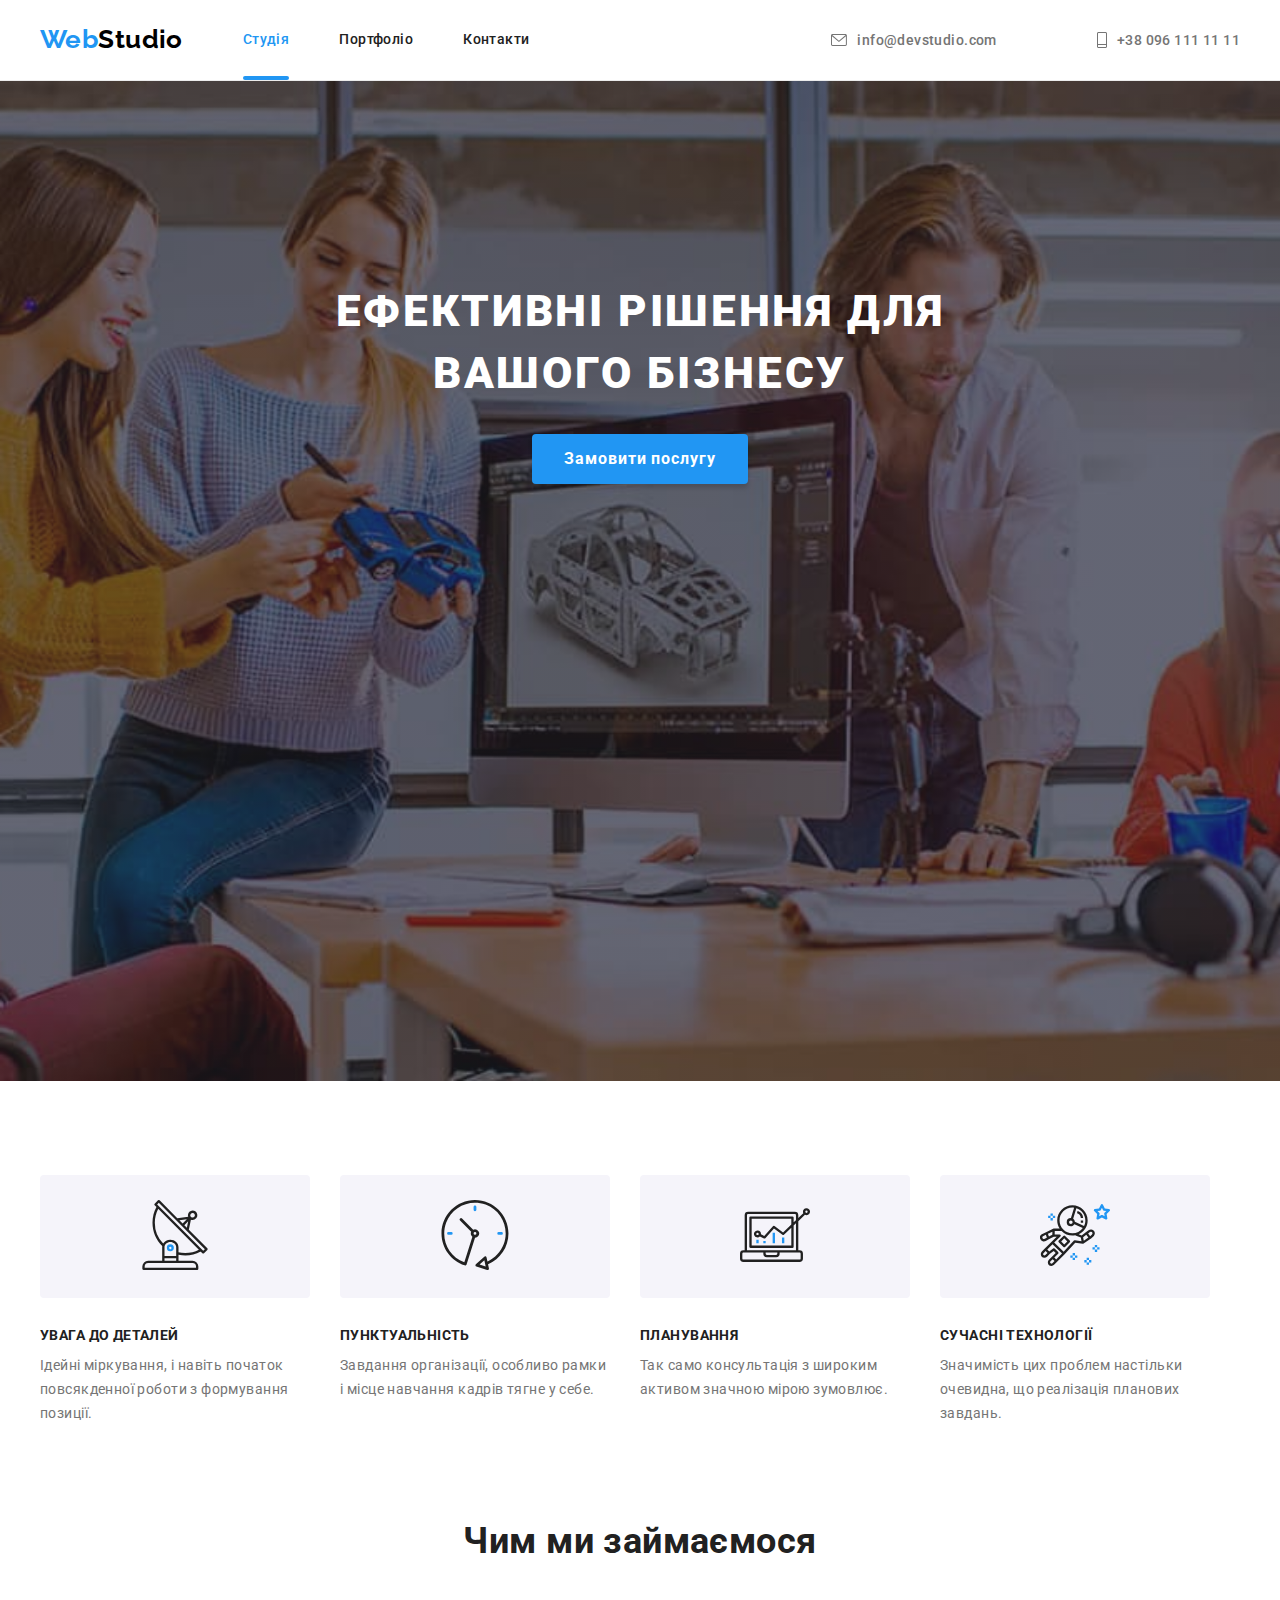
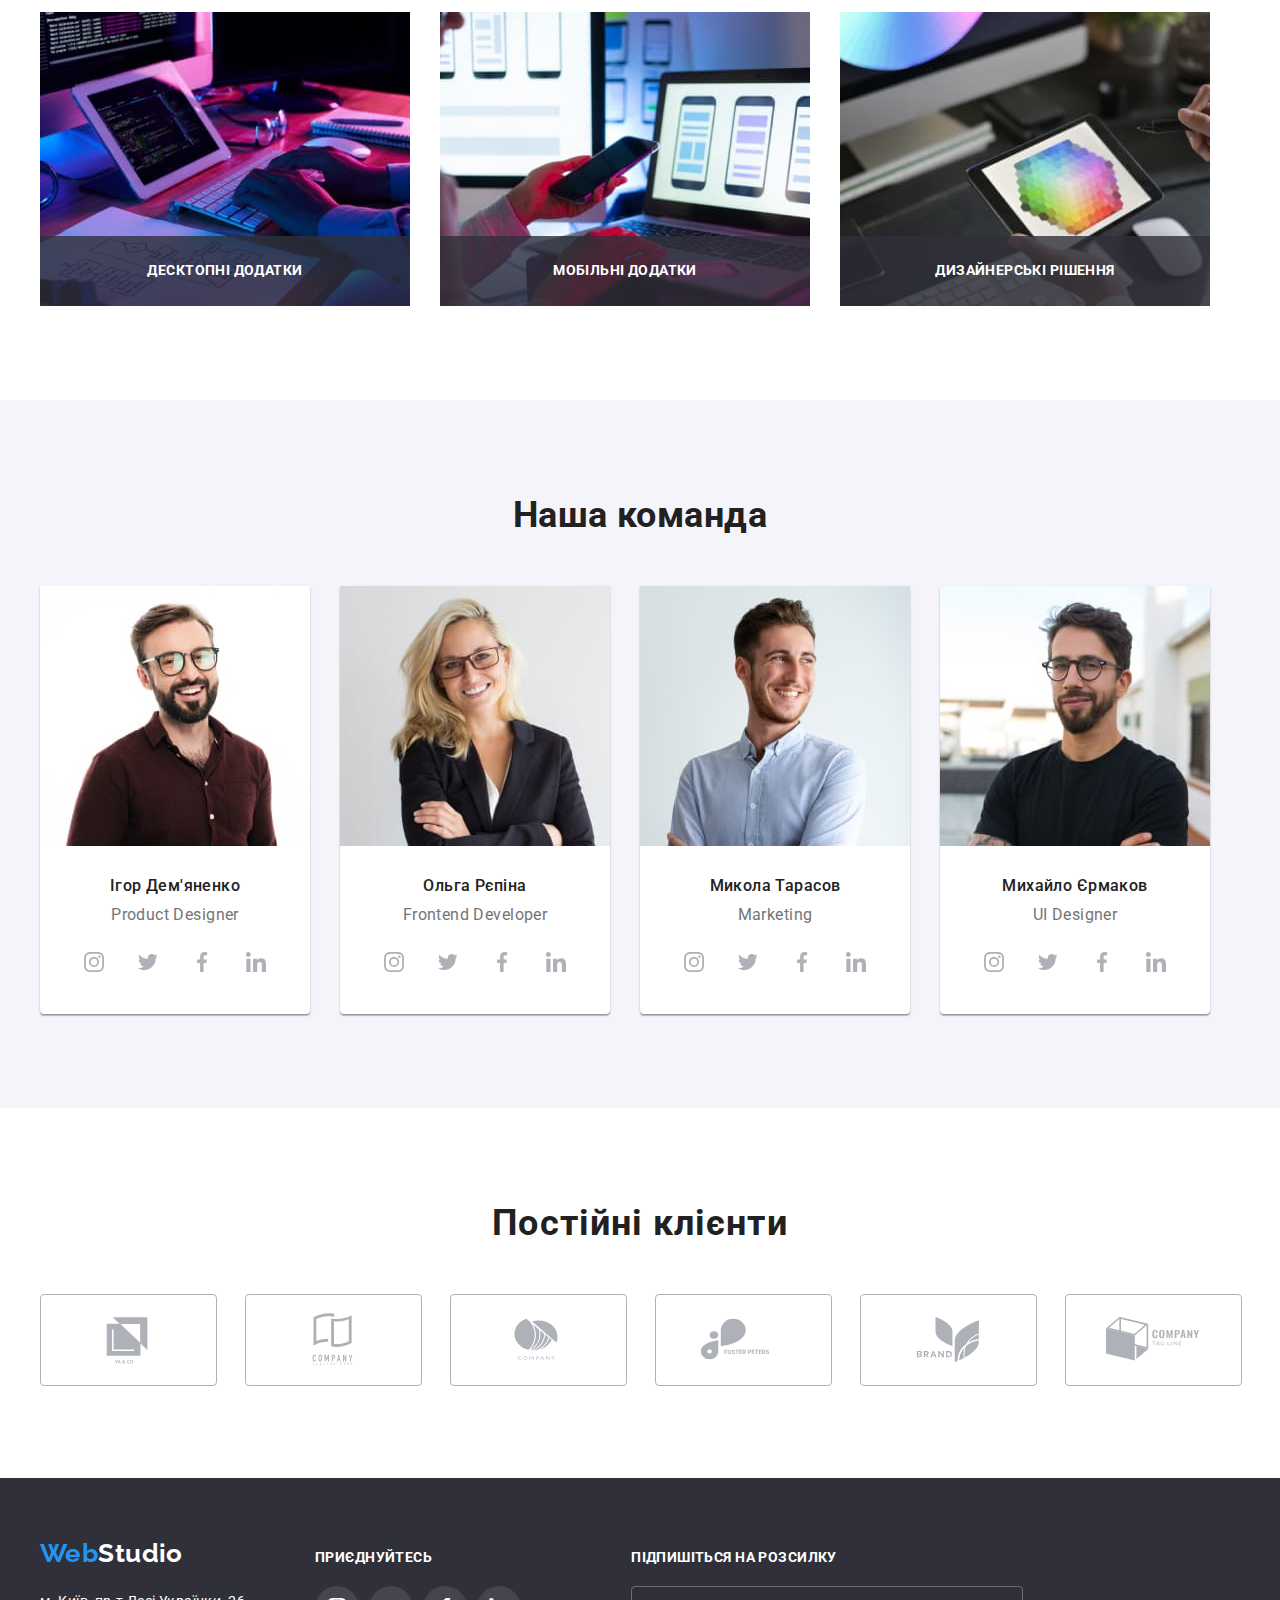
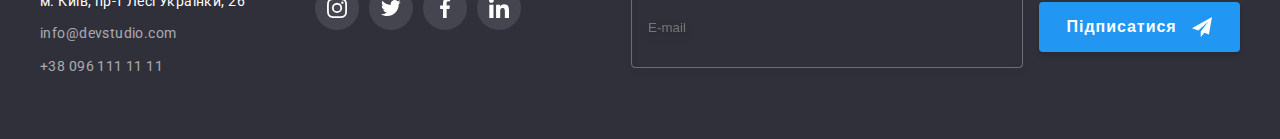
==== index.html @ 8404b249 "copy file from  goit-markup-hw-06" ====
<!DOCTYPE html>
<html lang="uk">
  <head>
    <meta charset="UTF-8" />
    <meta http-equiv="X-UA-Compatible" content="IE=edge" />
    <meta name="viewport" content="width=device-width, initial-scale=1.0" />
    <title>WebStudio</title>
    <link rel="preconnect" href="https://fonts.googleapis.com" />
    <link rel="preconnect" href="https://fonts.gstatic.com" crossorigin />
    <link
      href="https://fonts.googleapis.com/css2?family=Raleway:wght@700&family=Roboto:wght@400;500;700;900&display=swap"
      rel="stylesheet"
    />
    <link
      rel="stylesheet"
      href="https://cdnjs.cloudflare.com/ajax/libs/modern-normalize/1.1.0/modern-normalize.min.css"
      integrity="sha512-wpPYUAdjBVSE4KJnH1VR1HeZfpl1ub8YT/NKx4PuQ5NmX2tKuGu6U/JRp5y+Y8XG2tV+wKQpNHVUX03MfMFn9Q=="
      crossorigin="anonymous"
      referrerpolicy="no-referrer"
    />
    <link rel="stylesheet" href="./css/styles.css" />
  </head>

  <body>
    <header class="header">
      <div class="container main-nav">
        <nav class="nav">
          <a class="logo" lang="en" href="./index.html"><span class="accent">Web</span>Studio</a>
          <ul class="nav-list list">
            <li class="item"><a class="link current" href="./index.html">Студія</a></li>
            <li class="item"><a class="link" href="./portfolio.html">Портфоліо</a></li>
            <li class="item"><a class="link" href="#">Контакти</a></li>
          </ul>
        </nav>
        <ul class="contact list">
          <li class="item">
            <a class="mail link" href="mailto:info@devstudio.com">
              <svg class="icon" width="16" height="12">
                <use href="./images/icons.svg#icon-mail"></use>
              </svg>
              info@devstudio.com</a
            >
          </li>
          <li class="item">
            <a class="phone link" href="tel:+380961111111">
              <svg class="icon" width="10" height="16">
                <use href="./images/icons.svg#icon-phone"></use>
              </svg>
              +38 096 111 11 11</a
            >
          </li>
        </ul>
      </div>
    </header>

    <main>
      <section class="hero">
        <div class="background">
          <h1 class="hero-title">Ефективні рішення для вашого бізнесу</h1>
          <button class="button" type="button" data-modal-open>Замовити послугу</button>
        </div>
      </section>

      <section class="section features">
        <div class="container">
          <h2 class="visually-hidden">Особливості</h2>
          <ul class="list">
            <li class="item">
              <div class="icon-bg">
                <svg class="icon" width="70" height="70">
                  <use href="./images/icons.svg#icon-antenna"></use>
                </svg>
              </div>
              <h3 class="subtitle">Увага до деталей</h3>
              <p class="text">
                Ідейні міркування, і навіть початок повсякденної роботи з формування позиції.
              </p>
            </li>
            <li class="item">
              <div class="icon-bg">
                <svg class="icon" width="70" height="70">
                  <use href="./images/icons.svg#icon-clock"></use>
                </svg>
              </div>
              <h3 class="subtitle">Пунктуальність</h3>
              <p class="text">
                Завдання організації, особливо рамки і місце навчання кадрів тягне у себе.
              </p>
            </li>
            <li class="item">
              <div class="icon-bg">
                <svg class="icon" width="70" height="70">
                  <use href="./images/icons.svg#icon-diagram"></use>
                </svg>
              </div>
              <h3 class="subtitle">Планування</h3>
              <p class="text">Так само консультація з широким активом значною мірою зумовлює.</p>
            </li>
            <li class="item">
              <div class="icon-bg">
                <svg class="icon" width="70" height="70">
                  <use href="./images/icons.svg#icon-astronaut"></use>
                </svg>
              </div>
              <h3 class="subtitle">Сучасні технології</h3>
              <p class="text">
                Значимість цих проблем настільки очевидна, що реалізація планових завдань.
              </p>
            </li>
          </ul>
        </div>
      </section>

      <section class="section occupation">
        <div class="container">
          <h2 class="title">Чим ми займаємося</h2>
          <ul class="list">
            <li class="item">
              <div class="occupation-thumb">
                <img
                  class="image"
                  src="./images/what-are-we-doing1.jpg"
                  alt="Пишемо код"
                  width="370"
                />

                <p class="occupation-label">Десктопні додатки</p>
              </div>
            </li>
            <li class="item">
              <div class="occupation-thumb">
                <img
                  class="image"
                  src="./images/what-are-we-doing2.jpg"
                  alt="Розробляємо дизайн"
                  width="370"
                />

                <p class="occupation-label">Мобільні додатки</p>
              </div>
            </li>
            <li class="item">
              <div class="occupation-thumb">
                <img
                  class="image"
                  src="./images/what-are-we-doing3.jpg"
                  alt="Вибираємо кольорову гамму"
                  width="370"
                />

                <p class="occupation-label">Дизайнерські рішення</p>
              </div>
            </li>
          </ul>
        </div>
      </section>

      <section class="section team">
        <div class="container">
          <h2 class="title">Наша команда</h2>
          <ul class="list">
            <li class="item">
              <img class="image" src="./images/team-card1.jpg" alt="Член команди" width="270" />
              <h3 class="subtitle">Ігор Дем'яненко</h3>
              <p class="text" lang="en">Product Designer</p>
              <ul class="socials list">
                <li class="socials-item">
                  <a class="socials-link" href="#">
                    <svg class="icon" width="20" height="20">
                      <use href="./images/icons.svg#icon-instagram"></use>
                    </svg>
                  </a>
                </li>
                <li class="socials-item">
                  <a class="socials-link" href="#">
                    <svg class="icon" width="20" height="20">
                      <use href="./images/icons.svg#icon-twiter"></use>
                    </svg>
                  </a>
                </li>
                <li class="socials-item">
                  <a class="socials-link" href="#">
                    <svg class="icon" width="20" height="20">
                      <use href="./images/icons.svg#icon-facebook"></use>
                    </svg>
                  </a>
                </li>
                <li class="socials-item">
                  <a class="socials-link" href="#">
                    <svg class="icon" width="20" height="20">
                      <use href="./images/icons.svg#icon-linkedin"></use>
                    </svg>
                  </a>
                </li>
              </ul>
            </li>
            <li class="item">
              <img class="image" src="./images/team-card2.jpg" alt="Член команди" width="270" />
              <h3 class="subtitle">Ольга Рєпіна</h3>
              <p class="text" lang="en">Frontend Developer</p>
              <ul class="socials list">
                <li class="socials-item">
                  <a class="socials-link" href="#">
                    <svg class="icon" width="20" height="20">
                      <use href="./images/icons.svg#icon-instagram"></use>
                    </svg>
                  </a>
                </li>
                <li class="socials-item">
                  <a class="socials-link" href="#">
                    <svg class="icon" width="20" height="20">
                      <use href="./images/icons.svg#icon-twiter"></use>
                    </svg>
                  </a>
                </li>
                <li class="socials-item">
                  <a class="socials-link" href="#">
                    <svg class="icon" width="20" height="20">
                      <use href="./images/icons.svg#icon-facebook"></use>
                    </svg>
                  </a>
                </li>
                <li class="socials-item">
                  <a class="socials-link" href="#">
                    <svg class="icon" width="20" height="20">
                      <use href="./images/icons.svg#icon-linkedin"></use>
                    </svg>
                  </a>
                </li>
              </ul>
            </li>
            <li class="item">
              <img class="image" src="./images/team-card3.jpg" alt="Член команди" width="270" />
              <h3 class="subtitle">Микола Тарасов</h3>
              <p class="text" lang="en">Marketing</p>
              <ul class="socials list">
                <li class="socials-item">
                  <a class="socials-link" href="#">
                    <svg class="icon" width="20" height="20">
                      <use href="./images/icons.svg#icon-instagram"></use>
                    </svg>
                  </a>
                </li>
                <li class="socials-item">
                  <a class="socials-link" href="#">
                    <svg class="icon" width="20" height="20">
                      <use href="./images/icons.svg#icon-twiter"></use>
                    </svg>
                  </a>
                </li>
                <li class="socials-item">
                  <a class="socials-link" href="#">
                    <svg class="icon" width="20" height="20">
                      <use href="./images/icons.svg#icon-facebook"></use>
                    </svg>
                  </a>
                </li>
                <li class="socials-item">
                  <a class="socials-link" href="#">
                    <svg class="icon" width="20" height="20">
                      <use href="./images/icons.svg#icon-linkedin"></use>
                    </svg>
                  </a>
                </li>
              </ul>
            </li>
            <li class="item">
              <img class="image" src="./images/team-card4.jpg" alt="Член команди" width="270" />
              <h3 class="subtitle">Михайло Єрмаков</h3>
              <p class="text" lang="en">UI Designer</p>
              <ul class="socials list">
                <li class="socials-item">
                  <a class="socials-link" href="#">
                    <svg class="icon" width="20" height="20">
                      <use href="./images/icons.svg#icon-instagram"></use>
                    </svg>
                  </a>
                </li>
                <li class="socials-item">
                  <a class="socials-link" href="#">
                    <svg class="icon" width="20" height="20">
                      <use href="./images/icons.svg#icon-twiter"></use>
                    </svg>
                  </a>
                </li>
                <li class="socials-item">
                  <a class="socials-link" href="#">
                    <svg class="icon" width="20" height="20">
                      <use href="./images/icons.svg#icon-facebook"></use>
                    </svg>
                  </a>
                </li>
                <li class="socials-item">
                  <a class="socials-link" href="#">
                    <svg class="icon" width="20" height="20">
                      <use href="./images/icons.svg#icon-linkedin"></use>
                    </svg>
                  </a>
                </li>
              </ul>
            </li>
          </ul>
        </div>
      </section>

      <section class="section client">
        <div class="container">
          <h2 class="client-title">Постійні клієнти</h2>
          <ul class="client-list list">
            <li class="item">
              <a class="link" href="#">
                <svg class="icon" width="106" height="60">
                  <use href="./images/icons.svg#icon-ya-and-co"></use>
                </svg>
              </a>
            </li>
            <li class="item">
              <a class="link" href="#">
                <svg class="icon" width="106" height="60">
                  <use href="./images/icons.svg#icon-company-1"></use>
                </svg>
              </a>
            </li>
            <li class="item">
              <a class="link" href="#">
                <svg class="icon" width="106" height="60">
                  <use href="./images/icons.svg#icon-company-2"></use>
                </svg>
              </a>
            </li>
            <li class="item">
              <a class="link" href="#">
                <svg class="icon" width="106" height="60">
                  <use href="./images/icons.svg#icon-foster-peters"></use>
                </svg>
              </a>
            </li>
            <li class="item">
              <a class="link" href="#">
                <svg class="icon" width="106" height="60">
                  <use href="./images/icons.svg#icon-brand"></use>
                </svg>
              </a>
            </li>
            <li class="item">
              <a class="link" href="#">
                <svg class="icon" width="106" height="60">
                  <use href="./images/icons.svg#icon-company-3"></use>
                </svg>
              </a>
            </li>
          </ul>
        </div>
      </section>
    </main>

    <footer class="footer">
      <div class="container footer-inner">
        <div class="footer-left">
          <a class="logo" lang="en" href="./index.html"><span class="accent">Web</span>Studio</a>
          <address>
            <ul class="list">
              <li class="item">
                <a
                  class="location link"
                  href="https://goo.gl/maps/CPtrU1FHBa2aNyZL9"
                  target="_blank"
                  rel="noopener noreferrer nofollow"
                  >м. Київ, пр-т Лесі Українки, 26</a
                >
              </li>
              <li class="item">
                <a class="communication link" href="mailto:info@devstudio.com"
                  >info@devstudio.com</a
                >
              </li>
              <li class="item">
                <a class="communication link" href="tel:+380961111111">+38 096 111 11 11</a>
              </li>
            </ul>
          </address>
        </div>
        <div class="footer-middle">
          <b class="appeal">Приєднуйтесь</b>
          <ul class="footer-socials list">
            <li class="socials-item">
              <a class="socials-link" href="#">
                <svg class="icon" width="20" height="20">
                  <use href="./images/icons.svg#icon-instagram"></use>
                </svg>
              </a>
            </li>
            <li class="socials-item">
              <a class="socials-link" href="#">
                <svg class="icon" width="20" height="20">
                  <use href="./images/icons.svg#icon-twiter"></use>
                </svg>
              </a>
            </li>
            <li class="socials-item">
              <a class="socials-link" href="#">
                <svg class="icon" width="20" height="20">
                  <use href="./images/icons.svg#icon-facebook"></use>
                </svg>
              </a>
            </li>
            <li class="socials-item">
              <a class="socials-link" href="#">
                <svg class="icon" width="20" height="20">
                  <use href="./images/icons.svg#icon-linkedin"></use>
                </svg>
              </a>
            </li>
          </ul>
        </div>
        <div class="footer-right">
          <b class="appeal">Підпишіться на розсилку</b>

          <form name="signup_form" autocomplete="on">
            <label for="user_email">
              <input class="input" type="email" name="email" placeholder="E-mail" />
            </label>
            <button class="button" type="submit">
              Підписатися
              <svg class="icon" width="20" height="20">
                <use href="./images/icons.svg#icon-telegram"></use>
              </svg>
            </button>
          </form>
        </div>
      </div>
    </footer>

    <div class="backdrop is-hidden" data-modal>
      <div class="modal">
        <button class="close" type="button" data-modal-close>
          <svg class="icon" width="11" height="11">
            <use href="./images/icons.svg#icon-close"></use>
          </svg>
        </button>

        <form class="form" autocomplete="on">
          <div class="form-group">
            <p class="form-title">Залиште свої дані, ми вам передзвонимо</p>
            <label class="form-field"
              >Ім'я
              <input class="input" type="text" name="name" />
              <svg class="icon" width="18" height="18">
                <use href="./images/icons.svg#icon-person"></use>
              </svg>
            </label>

            <label class="form-field"
              >Телефон
              <input class="input" type="tel" name="phone" />
              <svg class="icon" width="18" height="18">
                <use href="./images/icons.svg#icon-phone-black"></use>
              </svg>
            </label>

            <label class="form-field"
              >Пошта
              <input class="input" type="email" name="email" />
              <svg class="icon" width="18" height="18">
                <use href="./images/icons.svg#icon-email-black"></use>
              </svg>
            </label>

            <label class="form-field"
              >Коментар
              <textarea
                class="modal-textaria input"
                name="comment"
                placeholder="Введіть текст"
              ></textarea>
            </label>

            <label class="form-field-policy">
              <input
                class="check"
                type="checkbox"
                name="Terms of the contract"
                value="Terms of the contract"
              />
              <svg class="icon" width="15" height="15">
                <use href="./images/icons.svg#icon-check"></use>
              </svg>
              Погоджуюся з розсилкою та приймаю<a class="link-policy" href="#">Умови договору </a>
            </label>
          </div>
          <button class="modal-btn" type="submit">Відправити</button>
        </form>
      </div>
    </div>
    <script src="./js/modal.js"></script>
  </body>
</html>
---- css/styles.css ----
:root {
    --primary-text-color: #757575;
    --title-text-color: #212121;
    --accent-color: #2196f3;
    --hero-btn-active: #188CE8;
    --secondary-bg-color: #2f303a;
    --primary-color: #ffffff;
    --logo-header-color: #000000;
    --portfolio-bg-btn-color: #F5F4FA;
    --examples-border: #eeeeee;
    --header-border-color: #ececec;
    --socials-bg: #AFB1B8;
    --footer-communication-color: rgba(255, 255, 255, .6);
    --timing-function: 250ms cubic-bezier(0.4, 0, 0.2, 1);
}

body {
    margin: 0;

    font-family: 'Roboto', sans-serif;
    font-size: 14px;
    color: var(--primary-text-color);
    letter-spacing: 0.03em;
    background-color: var(--primary-color);
}

h1,
h2,
h3,
p {
    margin-top: 0;
    margin-bottom: 0;
}

address {
    font-style: normal;
}

button {
    cursor: pointer;
}

.section {
    padding-top: 94px;
    padding-bottom: 94px;
}

.list {
    margin: 0;
    padding-left: 0;
    list-style: none;
}

.title {
    text-align: center;
    color: var(--title-text-color);
}

.link {
    text-decoration: none;
}

.image {
    display: block;
    max-width: 100%;
    height: auto;
}

.container {
    max-width: 1200px;
    margin: 0 auto;
    padding: 0 15px;
}

.features .item:not(:last-child),
.occupation .item:not(:last-child),
.team .item:not(:last-child) {
    margin-right: 30px;
}

/* ----------HEADER----------- */

.header {
    border-bottom: 1px solid var(--header-border-color);
}

.header .main-nav {
    display: flex;
    align-items: center;
}

.header .nav {
    display: flex;
    align-items: center;
}

.logo {
    text-decoration: none;
    font-family: 'Raleway', sans-serif;
    font-weight: 700;
    font-size: 26px;
    line-height: 1.2;
}

.header .logo {
    padding-top: 24px;
    padding-bottom: 25px;
    margin-right: 60px;

    color: var(--logo-header-color);
}


.accent {
    color: var(--accent-color);
}

.header .nav-list {
    display: flex;
}

.header .item:not(:first-child) {
    padding-left: 50px;
}

.nav-list .link {
    display: block;
    padding: 32px 0;

    line-height: 1.14;
    font-weight: 500;
    color: var(--title-text-color);
    transition: color var(--timing-function);
}

.nav-list .link:hover,
.nav-list .link:focus {
    color: var(--accent-color);
}

.link.current {
    position: relative;
    color: var(--accent-color);
}

.link.current::after {
    position: absolute;
    left: 0;
    bottom: 0;
    content: '';
    width: 100%;
    height: 4px;
    background-color: var(--accent-color);
    border-radius: 2px;
}

.contact.list {
    display: flex;
    margin-left: auto;
    align-items: center;

}

.contact .mail {
    margin-right: 50px;
}

.mail>.icon,
.phone>.icon {
    margin-right: 10px;
    fill: currentColor;
}

.contact .link {
    display: flex;
    align-items: center;
    padding: 32px 0;

    font-weight: 500;
    color: var(--primary-text-color);
    text-decoration: none;
    transition: color var(--timing-function);
}

.contact .link:hover,
.contact .link:focus {
    color: var(--accent-color);

}

/* -----------HERO----------- */

.background {
    text-align: center;
    margin: 0 auto;
    padding-top: 200px;
    padding-bottom: 200px;
    max-width: 1600px;
    height: 600px;
    background-color: var(--secondary-bg-color);
    background-image: linear-gradient(rgba(47, 48, 58, 0.4), rgba(47, 48, 58, 0.4)), url("../images/hero-img.jpg");
    background-repeat: no-repeat;
    background-position: center;
    background-size: cover;
}

.hero-title {
    margin: 0 auto;
    margin-bottom: 30px;
    max-width: 698px;
    font-weight: 900;
    font-size: 44px;
    line-height: 1.4;

    letter-spacing: 0.06em;
    text-transform: uppercase;
    color: var(--primary-color);
}

.hero .button {
    display: inline-block;
    padding: 10px 32px;
    min-width: 216px;
    text-align: center;
    font-family: inherit;
    font-size: 16px;
    color: var(--primary-color);
    background-color: var(--accent-color);
    border-radius: 4px;
    border: none;
    transition: background-color var(--timing-function), box-shadow var(--timing-function);
}

.button:hover,
.button:focus {
    background-color: var(--hero-btn-active);
    box-shadow: 0px 4px 4px rgba(0, 0, 0, 0.15);

}

/* -------------FEATURES------------- */

.visually-hidden {
    position: absolute;
    white-space: nowrap;
    width: 1px;
    height: 1px;
    overflow: hidden;
    border: 0;
    padding: 0;
    clip: rect(0 0 0 0);
    clip-path: inset(50%);
    margin: -1px;
}


.features .list {
    display: flex;
}

.features .item {
    width: 270px;
}

.features .icon-bg {
    margin-bottom: 30px;
    padding: 25px 100px;
    background-color: var(--portfolio-bg-btn-color);
    border-radius: 4px;
}

.subtitle {
    color: var(--title-text-color);
}

.features .subtitle {
    margin-bottom: 10px;

    font-size: 14px;
    font-weight: 700;
    line-height: 1.14;
    text-transform: uppercase;
}

.features .text {
    line-height: 1.71;
}

/* -------OCCUPATION---------------- */
.section.occupation {
    padding-top: 0;
}

.occupation .title {
    margin-bottom: 50px;

    font-weight: 700;
    font-size: 36px;
    line-height: 1.17;
}

.occupation .list {
    display: flex;
}

.occupation-thumb {
    position: relative;
    display: flex;
    justify-content: center;
}

.occupation-label {
    width: 100%;
    position: absolute;
    bottom: 0;
    padding-top: 27px;
    padding-bottom: 27px;
    text-align: center;
    font-weight: 700;
    font-size: 14px;
    line-height: 1.14;
    text-transform: uppercase;
    color: var(--primary-color);
    background-color: rgba(47, 48, 58, 0.8);

}


/* -----------TEAM----------------- */
.section.team {
    background-color: var(--portfolio-bg-btn-color);
}

.team .list {
    display: flex;
}

.team .image {
    margin-bottom: 30px;
}

.team .item {
    box-shadow: 0px 1px 3px rgba(0, 0, 0, 0.12), 0px 1px 1px rgba(0, 0, 0, 0.14), 0px 2px 1px rgba(0, 0, 0, 0.2);
    border-radius: 0px 0px 4px 4px;
    background-color: var(--primary-color);
}


.team .title {
    margin-bottom: 50px;

    font-size: 36px;
    font-weight: 700;
    line-height: 1.17;
    text-align: center;
    color: var(--title-text-color);
}

.team .subtitle {
    margin-bottom: 10px;

    font-weight: 500;
    font-size: 16px;
    line-height: 1.19;
    text-align: center;
}

.team .text {
    margin-bottom: 16px;

    font-size: 16px;
    line-height: 1.19;
    text-align: center;
}

.socials.list {
    padding-bottom: 30px;
    justify-content: center;
    gap: 10px;
}

.socials-item {
    width: 44px;
    height: 44px;
}

.socials-link {
    display: flex;
    justify-content: center;
    align-items: center;
    width: 100%;
    height: 100%;
    border-radius: 50%;
    transition: background-color var(--timing-function);
}

.socials-link:hover,
.socials-link:focus {
    background-color: var(--accent-color)
}

.socials .icon {
    fill: var(--socials-bg);
    transition: fill var(--timing-function);
}

.socials-link:hover .icon,
.socials-link:focus .icon {
    fill: var(--primary-color);
}

/* --------------CLIENTS------------------ */
.client-title {
    display: block;
    margin-bottom: 50px;
    font-weight: 700;
    font-size: 36px;
    line-height: 1.17;
    text-align: center;
    letter-spacing: 0.03em;

    color: var(--title-text-color)
}

.client-list {
    display: flex;
    gap: 30px;
}

.client .item {
    width: calc((100% - 150px) / 6);
    height: 90px;
}

.client .link {
    display: flex;
    width: 100%;
    height: 100%;
    align-items: center;
    justify-content: center;
    color: var(--socials-bg);
    border: 1px solid var(--socials-bg);
    border-radius: 4px;
    transition: color var(--timing-function),
        border var(--timing-function);
}

.client .link:hover,
.client .link:focus {
    color: var(--accent-color);
    border: 1px solid var(--accent-color);
}

.client .icon {
    display: block;
    fill: currentColor;
}

/* -----------FOOTER-------------- */
.footer {
    padding-top: 60px;
    padding-bottom: 60px;

    background-color: var(--secondary-bg-color);
}

.footer-inner {
    display: flex;
    align-items: baseline;
}

.footer .footer-left {
    margin-right: 70px;
}

.footer .logo {
    display: inline-block;
    margin-bottom: 20px;

    color: var(--primary-color);
}

.footer .link {
    transition: color var(--timing-function);
}

.footer .link:hover,
.footer .link:focus {
    color: var(--accent-color);
}

.footer .item:not(:last-child) {
    display: block;
    margin-bottom: 9px;
}

.location {
    line-height: 1.71;
    color: var(--primary-color);
}

.communication {
    line-height: 1.71;
    color: var(--footer-communication-color);
}

/* -------FOOTER-MIDDLE-------- */

.appeal {
    display: block;
    margin-bottom: 20px;
    line-height: 1.14;
    text-transform: uppercase;

    color: var(--primary-color)
}

.footer-socials {
    display: flex;
    padding-bottom: 0;
    gap: 10px;
}

.footer-socials .socials-link {
    background-color: rgba(255, 255, 255, .1);
    transition: background-color var(--timing-function);
}

.footer-socials .socials-link:hover,
.footer-socials .socials-link:focus {
    background-color: var(--accent-color);
}

.footer-socials .icon {
    fill: var(--primary-color);
}

/* ----------FOOTER-RIGHT--------------- */

.footer-right {
    margin-left: auto;
}

.footer-right .input {
    margin-right: 12px;
    padding: 15px 16px;
    width: 358px;
    height: 50px;
    background-color: transparent;
    color: var(--primary-color);
    border: 1px solid rgba(255, 255, 255, 0.3);
    filter: drop-shadow(0px 4px 4px rgba(0, 0, 0, 0.15));
    border-radius: 4px;
}

.button {
    display: inline-block;
    align-items: center;
    padding: 10px 28px;
    font-weight: 700;
    font-size: 16px;
    line-height: calc(30 / 16);
    letter-spacing: 0.06em;

    color: var(--primary-color);
    background: var(--accent-color);
    box-shadow: 0px 4px 4px rgba(0, 0, 0, 0.15);
    border-radius: 4px;
    border: none;
}

.footer-right .icon {
    margin-left: 10px;
    transform: translateY(25%);
}

/* -----------Portfolio---------- */
.project .filter {
    display: flex;
    justify-content: center;
    margin-bottom: 50px;
}

.project .item:not(:first-child) {
    margin-left: 8px;
}

.project .button {
    padding: 6px 22px;

    font-family: inherit;
    font-weight: 500;
    font-size: 16px;
    line-height: 1.63;
    text-align: center;
    color: var(--title-text-color);
    border-radius: 4px;
    border: none;
    background-color: var(--portfolio-bg-btn-color);
    transition: background-color var(--timing-function), color var(--timing-function), box-shadow var(--timing-function);
}

.project .button:hover,
.project .button:focus {
    color: var(--primary-color);
    background-color: var(--accent-color);
    box-shadow: 0px 3px 1px rgba(0, 0, 0, 0.1), 0px 1px 2px rgba(0, 0, 0, 0.08), 0px 2px 2px rgba(0, 0, 0, 0.12);
}

.project .examples {
    display: flex;
    flex-wrap: wrap;
    gap: 30px;
}

.project .item-card {
    flex-basis: calc((100% - 60px) / 3)
}

/* ----------------EXAMPLES------------------- */

.examples .link {
    transition: box-shadow var(--timing-function);
}

.examples .link:hover,
.examples .link:focus {
    display: block;
    box-shadow: 0px 1px 1px rgba(0, 0, 0, 0.12), 0px 4px 4px rgba(0, 0, 0, 0.06), 1px 4px 6px rgba(0, 0, 0, 0.16);
}

.examples .thumb {
    position: relative;
    width: 370px;
    height: 294px;
    overflow: hidden;
}


.examples .overlay {
    display: inline-block;
    position: absolute;
    top: 0;
    left: 0;
    padding: 63px 24px;
    width: 100%;
    height: 100%;
    background-color: rgba(33, 150, 243, 0.9);
    transform: translateY(101%);
    transition: transform var(--timing-function);
}

.link:hover .overlay,
.link:focus .overlay {
    transform: translateY(0);
}

.examples .about {
    font-weight: 400;
    font-size: 18px;
    line-height: 1.56;
    color: var(--primary-color);
}

.examples .descr {
    padding: 20px 24px;

    border-left: 1px solid var(--examples-border);
    border-right: 1px solid var(--examples-border);
    border-bottom: 1px solid var(--examples-border);
}


.examples .subtitle {
    margin-bottom: 4px;

    font-weight: 700;
    font-size: 18px;
    line-height: 2;
    letter-spacing: 0.06em;
}

.examples .text {

    font-size: 16px;
    line-height: 1.9;
    color: var(--primary-text-color);
}

/* -----------MODAL---------------  */

.backdrop.is-hidden {
    opacity: 0;
    pointer-events: none;
}

.backdrop {
    position: fixed;
    top: 0;
    right: 0;
    width: 100%;
    height: 100%;
    background: rgba(0, 0, 0, 0.2);
    opacity: 1;
    transition: opacity var(--timing-function);
}

.backdrop.is-hidden .modal {
    transform: scale(1.1) translate(-50%, -50%);
}

.modal {
    position: absolute;
    top: 50%;
    left: 50%;
    width: 528px;
    height: 581px;
    padding: 40px 40px;
    background: var(--primary-color);
    box-shadow: 0px 1px 3px rgba(0, 0, 0, 0.12), 0px 1px 1px rgba(0, 0, 0, 0.14), 0px 2px 1px rgba(0, 0, 0, 0.2);
    border-radius: 4px;
    transform: scale(1) translate(-50%, -50%);
    transition: transform var(--timing-function);
}

.modal .close {
    position: absolute;
    top: 8px;
    right: 8px;
    display: flex;
    justify-content: center;
    align-items: center;
    padding: 0;
    width: 30px;
    height: 30px;
    background-color: var(--primary-color);
    border: 1px solid rgba(0, 0, 0, 0.1);
    border-radius: 50%;
    transition: fill var(--timing-function);
}

.modal .close:hover,
.modal .close:focus {
    fill: var(--accent-color);
}

/* ----------------FORM---------------- */

.form-group {
    margin-bottom: 30px;
}

.form-title {
    margin-bottom: 12px;
    font-weight: 700;
    font-size: 20px;
    line-height: 1.15;
    text-align: center;
    color: var(--title-text-color);
}

.form-field {
    display: flex;
    flex-direction: column;
    position: relative;
    margin-bottom: 10px;
    font-weight: 400;
    font-size: 12px;
    line-height: 1.17;
    letter-spacing: 0.01em;
}

.form-field:nth-child(5) {
    margin-bottom: 0;
}

.form-field .input {
    margin-top: 4px;

    padding: 11px 42px;
    width: 448px;
    height: 40px;
    outline: none;
    border: 1px solid rgba(33, 33, 33, 0.2);
    fill: var(--accent-color);
    border-radius: 4px;
    transition: border var(--timing-function);
}

.form-field .input:hover,
.form-field .input:focus {
    border: 1px solid var(--accent-color);
}

.form-field .modal-textaria {
    padding: 12px 16px;
    height: 120px;
    resize: none;
}

.form-field .icon {
    position: absolute;
    top: 29px;
    left: 12px;
    display: inline-block;
    fill: var(--title-text-color);
    transition: fill var(--timing-function);
}

.form-field .input:hover~.icon,
.form-field .input:focus~.icon {
    fill: var(--accent-color);
}

.form .check {
    position: absolute;
    white-space: nowrap;
    width: 1px;
    height: 1px;
    overflow: hidden;
    border: 0;
    padding: 0;
    clip: rect(0 0 0 0);
    clip-path: inset(50%);
    margin: -1px;
}

.form-field-policy {
    display: flex;
    align-items: center;
    justify-content: center;
    margin: 0 auto;
    margin-top: 20px;
}

.check+.icon {
    display: inline-block;
    margin-right: 7px;
    border-radius: 2px;
    border: 2px solid var(--title-text-color);
    transition: border var(--timing-function), background-color var(--timing-function);
}

.check:checked+.icon {
    border-radius: 2px;
    border: 2px solid var(--accent-color);
    background-color: var(--accent-color);
}

.link-policy {
    margin-left: 7px;
    color: var(--accent-color);
}

.modal-btn {
    display: block;
    cursor: pointer;
    margin: 0 auto;
    padding: 10px 52px;
    font-weight: 700;
    font-size: 16px;
    line-height: 1.88;
    letter-spacing: 0.06em;

    color: var(--primary-color);
    background-color: var(--accent-color);
    box-shadow: 0px 4px 4px rgba(0, 0, 0, 0.15);
    border-radius: 4px;
    border: none;
    transition: background-color var(--timing-function), box-shadow var(--timing-function);
}

.modal-btn:hover,
.modal-btn:focus {
    background-color: var(--hero-btn-active);
    box-shadow: 0px 4px 4px rgba(0, 0, 0, 0.15);
}
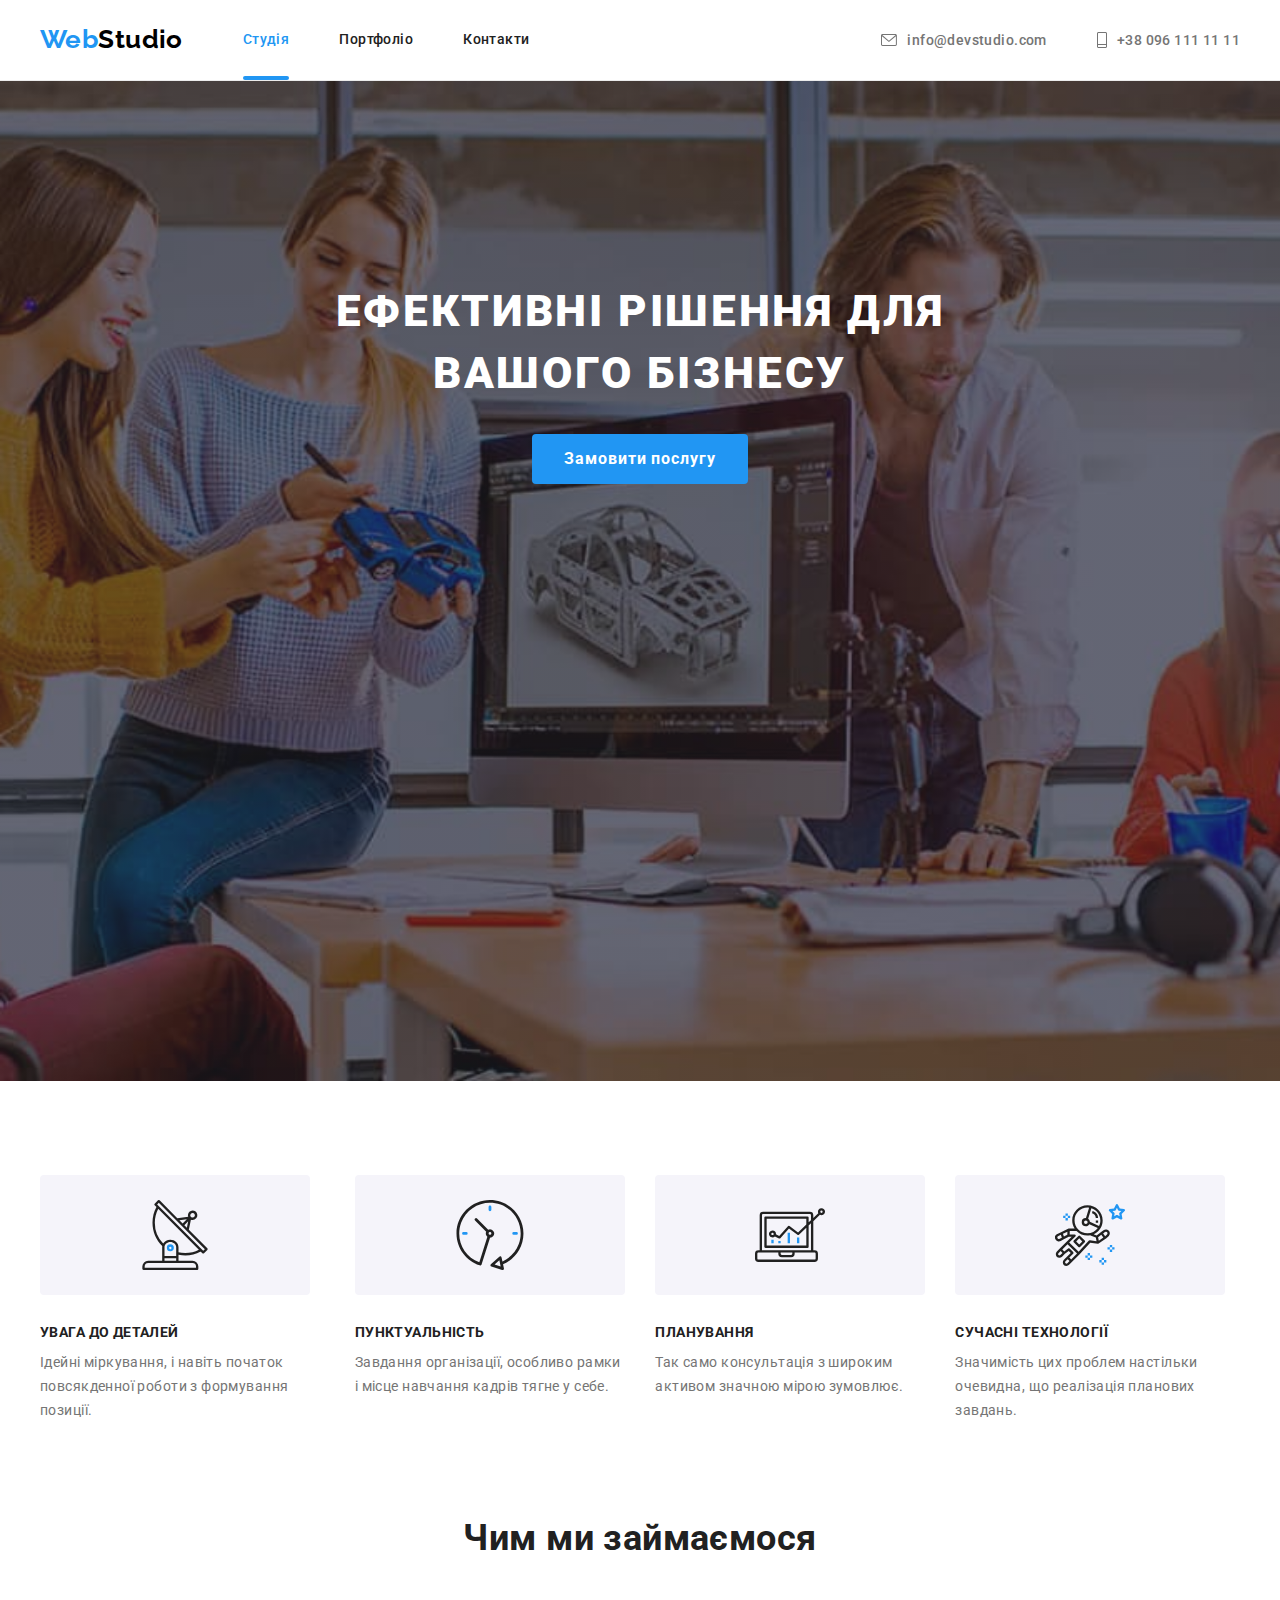
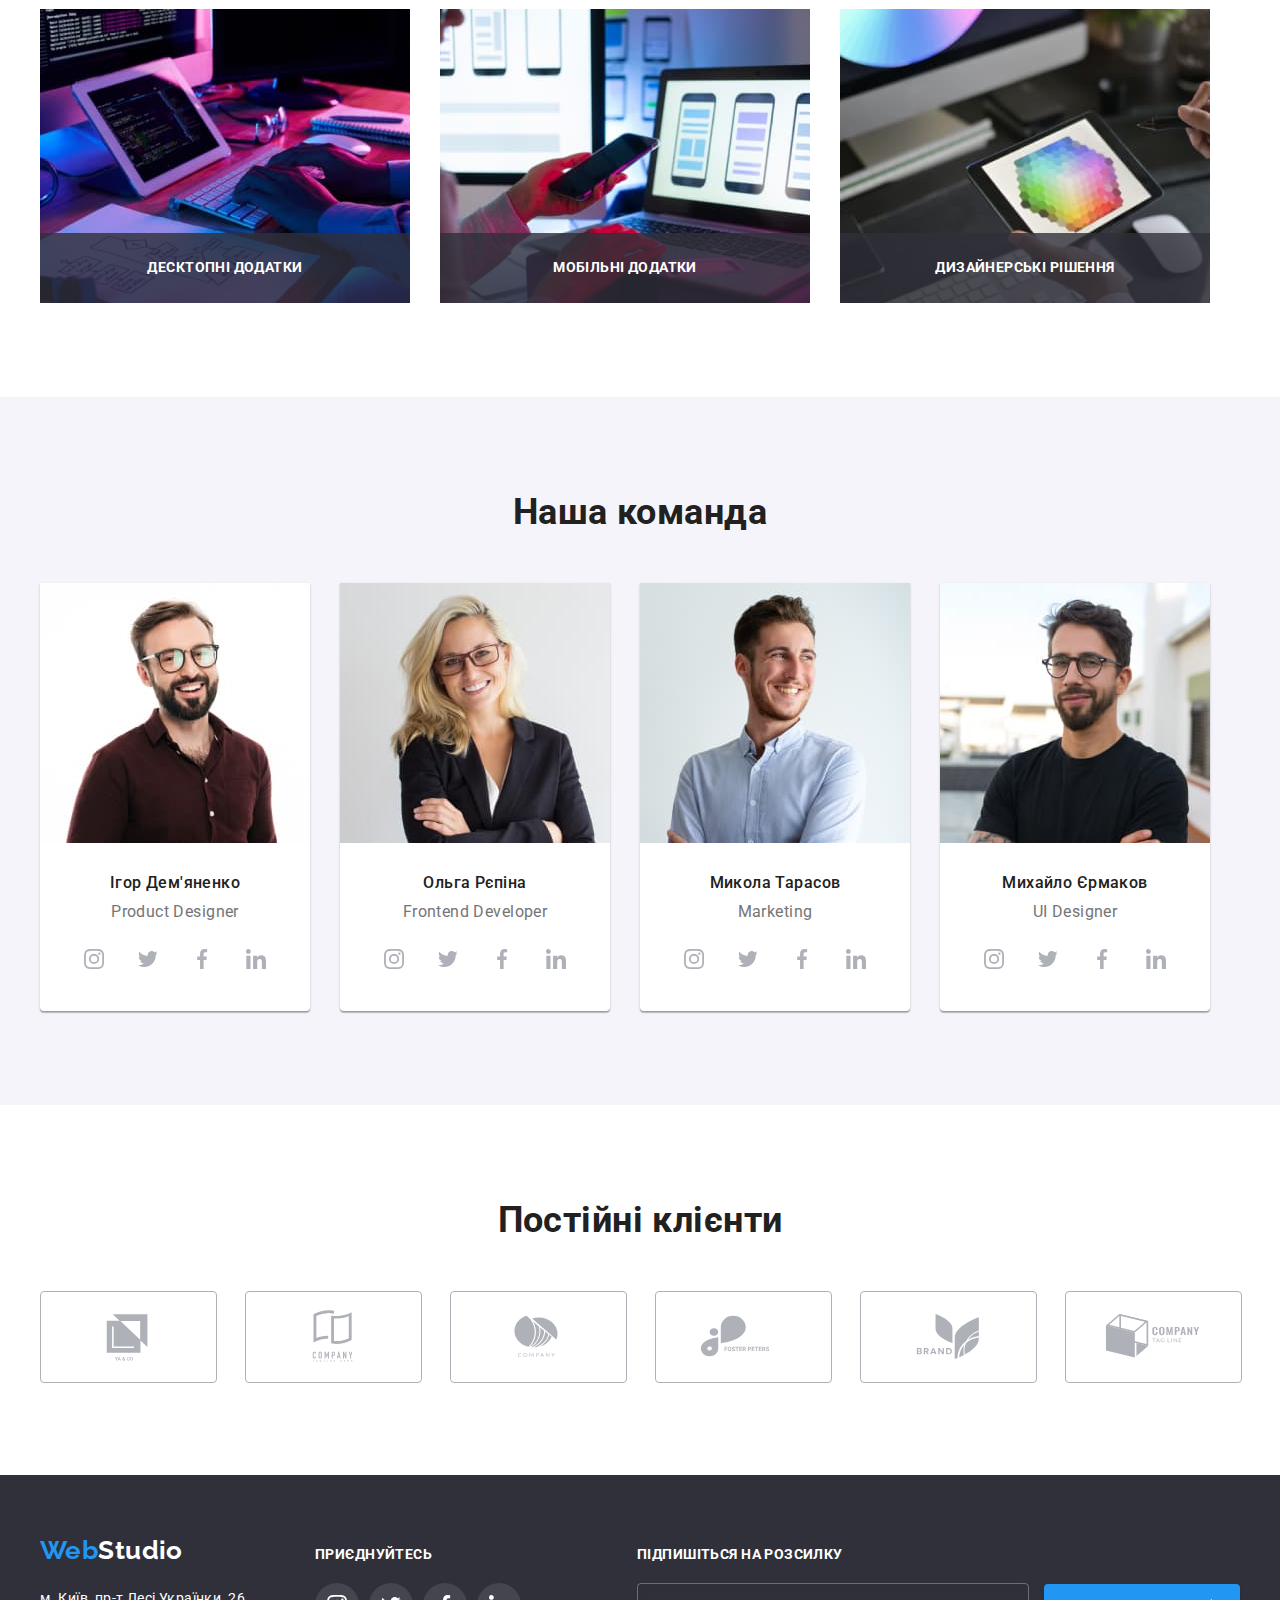
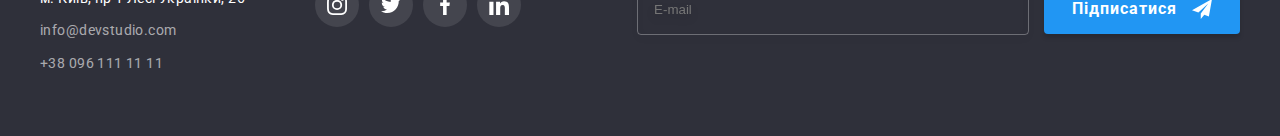
==== commit 71aa293d: "add style new BEM class" ====
--- a/index.html
+++ b/index.html
@@ -18,6 +18,7 @@
       crossorigin="anonymous"
       referrerpolicy="no-referrer"
     />
+    <link rel="stylesheet" href="./css/main.min.css" />
     <link rel="stylesheet" href="./css/styles.css" />
   </head>
 
@@ -25,25 +26,31 @@
     <header class="header">
       <div class="container main-nav">
         <nav class="nav">
-          <a class="logo" lang="en" href="./index.html"><span class="accent">Web</span>Studio</a>
-          <ul class="nav-list list">
-            <li class="item"><a class="link current" href="./index.html">Студія</a></li>
-            <li class="item"><a class="link" href="./portfolio.html">Портфоліо</a></li>
-            <li class="item"><a class="link" href="#">Контакти</a></li>
+          <a class="logo nav__logo" lang="en" href="./index.html"
+            >Web<span class="nav__accent">Studio</span></a
+          >
+          <ul class="nav__list list">
+            <li class="nav__item">
+              <a class="nav__link nav__link--current link" href="./index.html">Студія</a>
+            </li>
+            <li class="nav__item">
+              <a class="nav__link link" href="./portfolio.html">Портфоліо</a>
+            </li>
+            <li class="nav__item"><a class="nav__link link" href="#">Контакти</a></li>
           </ul>
         </nav>
-        <ul class="contact list">
-          <li class="item">
-            <a class="mail link" href="mailto:info@devstudio.com">
-              <svg class="icon" width="16" height="12">
+        <ul class="contact contact__list list">
+          <li class="contact__item">
+            <a class="contact__link link" href="mailto:info@devstudio.com">
+              <svg class="contact__icon" width="16" height="12">
                 <use href="./images/icons.svg#icon-mail"></use>
               </svg>
               info@devstudio.com</a
             >
           </li>
-          <li class="item">
-            <a class="phone link" href="tel:+380961111111">
-              <svg class="icon" width="10" height="16">
+          <li class="contact__item">
+            <a class="contact__link link" href="tel:+380961111111">
+              <svg class="contact__icon" width="10" height="16">
                 <use href="./images/icons.svg#icon-phone"></use>
               </svg>
               +38 096 111 11 11</a
@@ -56,54 +63,58 @@
     <main>
       <section class="hero">
         <div class="background">
-          <h1 class="hero-title">Ефективні рішення для вашого бізнесу</h1>
-          <button class="button" type="button" data-modal-open>Замовити послугу</button>
+          <h1 class="hero__title">Ефективні рішення для вашого бізнесу</h1>
+          <button class="hero__button button" type="button" data-modal-open>
+            Замовити послугу
+          </button>
         </div>
       </section>
 
       <section class="section features">
         <div class="container">
           <h2 class="visually-hidden">Особливості</h2>
-          <ul class="list">
-            <li class="item">
-              <div class="icon-bg">
-                <svg class="icon" width="70" height="70">
+          <ul class="features__list list">
+            <li class="features__item">
+              <div class="features__icon-background icon-bg">
+                <svg class="features__icon" width="70" height="70">
                   <use href="./images/icons.svg#icon-antenna"></use>
                 </svg>
               </div>
-              <h3 class="subtitle">Увага до деталей</h3>
-              <p class="text">
+              <h3 class="features__subtitle subtitle">Увага до деталей</h3>
+              <p class="features__text">
                 Ідейні міркування, і навіть початок повсякденної роботи з формування позиції.
               </p>
             </li>
-            <li class="item">
-              <div class="icon-bg">
-                <svg class="icon" width="70" height="70">
+            <li class="features__item">
+              <div class="features__icon-background icon-bg">
+                <svg class="features__icon" width="70" height="70">
                   <use href="./images/icons.svg#icon-clock"></use>
                 </svg>
               </div>
-              <h3 class="subtitle">Пунктуальність</h3>
-              <p class="text">
+              <h3 class="features__subtitle subtitle">Пунктуальність</h3>
+              <p class="features__text">
                 Завдання організації, особливо рамки і місце навчання кадрів тягне у себе.
               </p>
             </li>
-            <li class="item">
-              <div class="icon-bg">
-                <svg class="icon" width="70" height="70">
+            <li class="features__item">
+              <div class="features__icon-background">
+                <svg class="features__icon" width="70" height="70">
                   <use href="./images/icons.svg#icon-diagram"></use>
                 </svg>
               </div>
-              <h3 class="subtitle">Планування</h3>
-              <p class="text">Так само консультація з широким активом значною мірою зумовлює.</p>
-            </li>
-            <li class="item">
-              <div class="icon-bg">
-                <svg class="icon" width="70" height="70">
+              <h3 class="features__subtitle subtitle">Планування</h3>
+              <p class="features__text">
+                Так само консультація з широким активом значною мірою зумовлює.
+              </p>
+            </li>
+            <li class="features__item">
+              <div class="features__icon-background icon-bg">
+                <svg class="features__icon" width="70" height="70">
                   <use href="./images/icons.svg#icon-astronaut"></use>
                 </svg>
               </div>
-              <h3 class="subtitle">Сучасні технології</h3>
-              <p class="text">
+              <h3 class="features__subtitle subtitle">Сучасні технології</h3>
+              <p class="features__text">
                 Значимість цих проблем настільки очевидна, що реалізація планових завдань.
               </p>
             </li>
@@ -113,42 +124,42 @@
 
       <section class="section occupation">
         <div class="container">
-          <h2 class="title">Чим ми займаємося</h2>
-          <ul class="list">
-            <li class="item">
-              <div class="occupation-thumb">
+          <h2 class="occupation__title title">Чим ми займаємося</h2>
+          <ul class="occupation__list list">
+            <li class="occupation__item item">
+              <div class="occupation__thumb">
                 <img
-                  class="image"
+                  class="occupation__image image"
                   src="./images/what-are-we-doing1.jpg"
                   alt="Пишемо код"
                   width="370"
                 />
 
-                <p class="occupation-label">Десктопні додатки</p>
-              </div>
-            </li>
-            <li class="item">
-              <div class="occupation-thumb">
+                <p class="occupation__text">Десктопні додатки</p>
+              </div>
+            </li>
+            <li class="occupation__item">
+              <div class="occupation__thumb">
                 <img
-                  class="image"
+                  class="occupation__image image"
                   src="./images/what-are-we-doing2.jpg"
                   alt="Розробляємо дизайн"
                   width="370"
                 />
 
-                <p class="occupation-label">Мобільні додатки</p>
-              </div>
-            </li>
-            <li class="item">
-              <div class="occupation-thumb">
+                <p class="occupation__text">Мобільні додатки</p>
+              </div>
+            </li>
+            <li class="occupation__item">
+              <div class="occupation__thumb">
                 <img
-                  class="image"
+                  class="occupation__image image"
                   src="./images/what-are-we-doing3.jpg"
                   alt="Вибираємо кольорову гамму"
                   width="370"
                 />
 
-                <p class="occupation-label">Дизайнерські рішення</p>
+                <p class="occupation__text">Дизайнерські рішення</p>
               </div>
             </li>
           </ul>
@@ -157,142 +168,162 @@
 
       <section class="section team">
         <div class="container">
-          <h2 class="title">Наша команда</h2>
-          <ul class="list">
-            <li class="item">
-              <img class="image" src="./images/team-card1.jpg" alt="Член команди" width="270" />
-              <h3 class="subtitle">Ігор Дем'яненко</h3>
-              <p class="text" lang="en">Product Designer</p>
-              <ul class="socials list">
-                <li class="socials-item">
-                  <a class="socials-link" href="#">
-                    <svg class="icon" width="20" height="20">
+          <h2 class="team__title title">Наша команда</h2>
+          <ul class="team__list list">
+            <li class="team__item">
+              <img
+                class="team__image image"
+                src="./images/team-card1.jpg"
+                alt="Член команди"
+                width="270"
+              />
+              <h3 class="team__subtitle subtitle">Ігор Дем'яненко</h3>
+              <p class="team__text" lang="en">Product Designer</p>
+              <ul class="socials__list list">
+                <li class="socials__item">
+                  <a class="socials__link" href="#">
+                    <svg class="socials__icon" width="20" height="20">
                       <use href="./images/icons.svg#icon-instagram"></use>
                     </svg>
                   </a>
                 </li>
-                <li class="socials-item">
-                  <a class="socials-link" href="#">
-                    <svg class="icon" width="20" height="20">
+                <li class="socials__item">
+                  <a class="socials__link" href="#">
+                    <svg class="socials__icon" width="20" height="20">
                       <use href="./images/icons.svg#icon-twiter"></use>
                     </svg>
                   </a>
                 </li>
-                <li class="socials-item">
-                  <a class="socials-link" href="#">
-                    <svg class="icon" width="20" height="20">
+                <li class="socials__item">
+                  <a class="socials__link" href="#">
+                    <svg class="socials__icon" width="20" height="20">
                       <use href="./images/icons.svg#icon-facebook"></use>
                     </svg>
                   </a>
                 </li>
-                <li class="socials-item">
-                  <a class="socials-link" href="#">
-                    <svg class="icon" width="20" height="20">
+                <li class="socials__item">
+                  <a class="socials__link" href="#">
+                    <svg class="socials__icon" width="20" height="20">
                       <use href="./images/icons.svg#icon-linkedin"></use>
                     </svg>
                   </a>
                 </li>
               </ul>
             </li>
-            <li class="item">
-              <img class="image" src="./images/team-card2.jpg" alt="Член команди" width="270" />
-              <h3 class="subtitle">Ольга Рєпіна</h3>
-              <p class="text" lang="en">Frontend Developer</p>
-              <ul class="socials list">
-                <li class="socials-item">
-                  <a class="socials-link" href="#">
-                    <svg class="icon" width="20" height="20">
+            <li class="team__item">
+              <img
+                class="team__image image"
+                src="./images/team-card2.jpg"
+                alt="Член команди"
+                width="270"
+              />
+              <h3 class="team__subtitle subtitle">Ольга Рєпіна</h3>
+              <p class="team__text" lang="en">Frontend Developer</p>
+              <ul class="socials__list list">
+                <li class="socials__item">
+                  <a class="socials__link" href="#">
+                    <svg class="socials__icon" width="20" height="20">
                       <use href="./images/icons.svg#icon-instagram"></use>
                     </svg>
                   </a>
                 </li>
-                <li class="socials-item">
-                  <a class="socials-link" href="#">
-                    <svg class="icon" width="20" height="20">
+                <li class="socials__item">
+                  <a class="socials__link" href="#">
+                    <svg class="socials__icon" width="20" height="20">
                       <use href="./images/icons.svg#icon-twiter"></use>
                     </svg>
                   </a>
                 </li>
-                <li class="socials-item">
-                  <a class="socials-link" href="#">
-                    <svg class="icon" width="20" height="20">
+                <li class="socials__item">
+                  <a class="socials__link" href="#">
+                    <svg class="socials__icon" width="20" height="20">
                       <use href="./images/icons.svg#icon-facebook"></use>
                     </svg>
                   </a>
                 </li>
-                <li class="socials-item">
-                  <a class="socials-link" href="#">
-                    <svg class="icon" width="20" height="20">
+                <li class="socials__item">
+                  <a class="socials__link" href="#">
+                    <svg class="socials__icon" width="20" height="20">
                       <use href="./images/icons.svg#icon-linkedin"></use>
                     </svg>
                   </a>
                 </li>
               </ul>
             </li>
-            <li class="item">
-              <img class="image" src="./images/team-card3.jpg" alt="Член команди" width="270" />
-              <h3 class="subtitle">Микола Тарасов</h3>
-              <p class="text" lang="en">Marketing</p>
-              <ul class="socials list">
-                <li class="socials-item">
-                  <a class="socials-link" href="#">
-                    <svg class="icon" width="20" height="20">
+            <li class="team__item">
+              <img
+                class="team__image image"
+                src="./images/team-card3.jpg"
+                alt="Член команди"
+                width="270"
+              />
+              <h3 class="team__subtitle subtitle">Микола Тарасов</h3>
+              <p class="team__text" lang="en">Marketing</p>
+              <ul class="socials__list list">
+                <li class="socials__item">
+                  <a class="socials__link" href="#">
+                    <svg class="socials__icon" width="20" height="20">
                       <use href="./images/icons.svg#icon-instagram"></use>
                     </svg>
                   </a>
                 </li>
-                <li class="socials-item">
-                  <a class="socials-link" href="#">
-                    <svg class="icon" width="20" height="20">
+                <li class="socials__item">
+                  <a class="socials__link" href="#">
+                    <svg class="socials__icon" width="20" height="20">
                       <use href="./images/icons.svg#icon-twiter"></use>
                     </svg>
                   </a>
                 </li>
-                <li class="socials-item">
-                  <a class="socials-link" href="#">
-                    <svg class="icon" width="20" height="20">
+                <li class="socials__item">
+                  <a class="socials__link" href="#">
+                    <svg class="socials__icon" width="20" height="20">
                       <use href="./images/icons.svg#icon-facebook"></use>
                     </svg>
                   </a>
                 </li>
-                <li class="socials-item">
-                  <a class="socials-link" href="#">
-                    <svg class="icon" width="20" height="20">
+                <li class="socials__item">
+                  <a class="socials__link" href="#">
+                    <svg class="socials__icon" width="20" height="20">
                       <use href="./images/icons.svg#icon-linkedin"></use>
                     </svg>
                   </a>
                 </li>
               </ul>
             </li>
-            <li class="item">
-              <img class="image" src="./images/team-card4.jpg" alt="Член команди" width="270" />
-              <h3 class="subtitle">Михайло Єрмаков</h3>
-              <p class="text" lang="en">UI Designer</p>
-              <ul class="socials list">
-                <li class="socials-item">
-                  <a class="socials-link" href="#">
-                    <svg class="icon" width="20" height="20">
+            <li class="team__item">
+              <img
+                class="team__image image"
+                src="./images/team-card4.jpg"
+                alt="Член команди"
+                width="270"
+              />
+              <h3 class="team__subtitle subtitle">Михайло Єрмаков</h3>
+              <p class="team__text" lang="en">UI Designer</p>
+              <ul class="socials__list list">
+                <li class="socials__item">
+                  <a class="socials__link" href="#">
+                    <svg class="socials__icon" width="20" height="20">
                       <use href="./images/icons.svg#icon-instagram"></use>
                     </svg>
                   </a>
                 </li>
-                <li class="socials-item">
-                  <a class="socials-link" href="#">
-                    <svg class="icon" width="20" height="20">
+                <li class="socials__item">
+                  <a class="socials__link" href="#">
+                    <svg class="socials__icon" width="20" height="20">
                       <use href="./images/icons.svg#icon-twiter"></use>
                     </svg>
                   </a>
                 </li>
-                <li class="socials-item">
-                  <a class="socials-link" href="#">
-                    <svg class="icon" width="20" height="20">
+                <li class="socials__item">
+                  <a class="socials__link" href="#">
+                    <svg class="socials__icon" width="20" height="20">
                       <use href="./images/icons.svg#icon-facebook"></use>
                     </svg>
                   </a>
                 </li>
-                <li class="socials-item">
-                  <a class="socials-link" href="#">
-                    <svg class="icon" width="20" height="20">
+                <li class="socials__item">
+                  <a class="socials__link" href="#">
+                    <svg class="socials__icon" width="20" height="20">
                       <use href="./images/icons.svg#icon-linkedin"></use>
                     </svg>
                   </a>
@@ -305,46 +336,46 @@
 
       <section class="section client">
         <div class="container">
-          <h2 class="client-title">Постійні клієнти</h2>
-          <ul class="client-list list">
-            <li class="item">
-              <a class="link" href="#">
-                <svg class="icon" width="106" height="60">
+          <h2 class="client__title title">Постійні клієнти</h2>
+          <ul class="client__list list">
+            <li class="client__item">
+              <a class="client__link link" href="#">
+                <svg class="client__icon" width="106" height="60">
                   <use href="./images/icons.svg#icon-ya-and-co"></use>
                 </svg>
               </a>
             </li>
-            <li class="item">
-              <a class="link" href="#">
-                <svg class="icon" width="106" height="60">
+            <li class="client__item">
+              <a class="client__link link" href="#">
+                <svg class="client__icon" width="106" height="60">
                   <use href="./images/icons.svg#icon-company-1"></use>
                 </svg>
               </a>
             </li>
-            <li class="item">
-              <a class="link" href="#">
-                <svg class="icon" width="106" height="60">
+            <li class="client__item">
+              <a class="client__link link" href="#">
+                <svg class="client__icon" width="106" height="60">
                   <use href="./images/icons.svg#icon-company-2"></use>
                 </svg>
               </a>
             </li>
-            <li class="item">
-              <a class="link" href="#">
-                <svg class="icon" width="106" height="60">
+            <li class="client__item">
+              <a class="client__link link" href="#">
+                <svg class="client__icon" width="106" height="60">
                   <use href="./images/icons.svg#icon-foster-peters"></use>
                 </svg>
               </a>
             </li>
-            <li class="item">
-              <a class="link" href="#">
-                <svg class="icon" width="106" height="60">
+            <li class="client__item">
+              <a class="client__link link" href="#">
+                <svg class="client__icon" width="106" height="60">
                   <use href="./images/icons.svg#icon-brand"></use>
                 </svg>
               </a>
             </li>
-            <li class="item">
-              <a class="link" href="#">
-                <svg class="icon" width="106" height="60">
+            <li class="client__item">
+              <a class="client__link link" href="#">
+                <svg class="client__icon" width="106" height="60">
                   <use href="./images/icons.svg#icon-company-3"></use>
                 </svg>
               </a>
@@ -356,73 +387,75 @@
 
     <footer class="footer">
       <div class="container footer-inner">
-        <div class="footer-left">
-          <a class="logo" lang="en" href="./index.html"><span class="accent">Web</span>Studio</a>
+        <div class="address">
+          <a class="address__logo logo" lang="en" href="./index.html"
+            >Web<span class="address__accent">Studio</span></a
+          >
           <address>
-            <ul class="list">
-              <li class="item">
+            <ul class="address__list list">
+              <li class="address__item">
                 <a
-                  class="location link"
+                  class="address__location link"
                   href="https://goo.gl/maps/CPtrU1FHBa2aNyZL9"
                   target="_blank"
                   rel="noopener noreferrer nofollow"
                   >м. Київ, пр-т Лесі Українки, 26</a
                 >
               </li>
-              <li class="item">
-                <a class="communication link" href="mailto:info@devstudio.com"
+              <li class="address__item">
+                <a class="address__link link" href="mailto:info@devstudio.com"
                   >info@devstudio.com</a
                 >
               </li>
-              <li class="item">
-                <a class="communication link" href="tel:+380961111111">+38 096 111 11 11</a>
+              <li class="address__item">
+                <a class="address__link link" href="tel:+380961111111">+38 096 111 11 11</a>
               </li>
             </ul>
           </address>
         </div>
-        <div class="footer-middle">
-          <b class="appeal">Приєднуйтесь</b>
-          <ul class="footer-socials list">
-            <li class="socials-item">
-              <a class="socials-link" href="#">
-                <svg class="icon" width="20" height="20">
+        <div class="footer-socials">
+          <b class="footer-socials appeal">Приєднуйтесь</b>
+          <ul class="footer-socials__list list">
+            <li class="footer-socials__item">
+              <a class="socials__link" href="#">
+                <svg class="footer-socials__icon" width="20" height="20">
                   <use href="./images/icons.svg#icon-instagram"></use>
                 </svg>
               </a>
             </li>
-            <li class="socials-item">
-              <a class="socials-link" href="#">
-                <svg class="icon" width="20" height="20">
+            <li class="footer-socials__item">
+              <a class="socials__link" href="#">
+                <svg class="footer-socials__icon" width="20" height="20">
                   <use href="./images/icons.svg#icon-twiter"></use>
                 </svg>
               </a>
             </li>
-            <li class="socials-item">
-              <a class="socials-link" href="#">
-                <svg class="icon" width="20" height="20">
+            <li class="footer-socials__item">
+              <a class="socials__link" href="#">
+                <svg class="footer-socials__icon" width="20" height="20">
                   <use href="./images/icons.svg#icon-facebook"></use>
                 </svg>
               </a>
             </li>
-            <li class="socials-item">
-              <a class="socials-link" href="#">
-                <svg class="icon" width="20" height="20">
+            <li class="footer-socials__item">
+              <a class="socials__link" href="#">
+                <svg class="footer-socials__icon" width="20" height="20">
                   <use href="./images/icons.svg#icon-linkedin"></use>
                 </svg>
               </a>
             </li>
           </ul>
         </div>
-        <div class="footer-right">
-          <b class="appeal">Підпишіться на розсилку</b>
-
-          <form name="signup_form" autocomplete="on">
-            <label for="user_email">
-              <input class="input" type="email" name="email" placeholder="E-mail" />
+        <div class="signup">
+          <b class="signup__appeal appeal">Підпишіться на розсилку</b>
+
+          <form name="signup__form">
+            <label>
+              <input class="signup__input" type="email" name="email" placeholder="E-mail" />
             </label>
-            <button class="button" type="submit">
+            <button class="signup__button button" type="submit">
               Підписатися
-              <svg class="icon" width="20" height="20">
+              <svg class="signup__icon" width="20" height="20">
                 <use href="./images/icons.svg#icon-telegram"></use>
               </svg>
             </button>
@@ -431,64 +464,65 @@
       </div>
     </footer>
 
-    <div class="backdrop is-hidden" data-modal>
+    <div class="backdrop backdrop--is-hidden" data-modal>
       <div class="modal">
-        <button class="close" type="button" data-modal-close>
-          <svg class="icon" width="11" height="11">
+        <button class="modal__close-btn" type="button" data-modal-close>
+          <svg class="modal__close-icon" width="11" height="11">
             <use href="./images/icons.svg#icon-close"></use>
           </svg>
         </button>
 
-        <form class="form" autocomplete="on">
-          <div class="form-group">
-            <p class="form-title">Залиште свої дані, ми вам передзвонимо</p>
-            <label class="form-field"
-              >Ім'я
-              <input class="input" type="text" name="name" />
-              <svg class="icon" width="18" height="18">
-                <use href="./images/icons.svg#icon-person"></use>
-              </svg>
-            </label>
-
-            <label class="form-field"
-              >Телефон
-              <input class="input" type="tel" name="phone" />
-              <svg class="icon" width="18" height="18">
-                <use href="./images/icons.svg#icon-phone-black"></use>
-              </svg>
-            </label>
-
-            <label class="form-field"
-              >Пошта
-              <input class="input" type="email" name="email" />
-              <svg class="icon" width="18" height="18">
-                <use href="./images/icons.svg#icon-email-black"></use>
-              </svg>
-            </label>
-
-            <label class="form-field"
-              >Коментар
-              <textarea
-                class="modal-textaria input"
-                name="comment"
-                placeholder="Введіть текст"
-              ></textarea>
-            </label>
-
-            <label class="form-field-policy">
-              <input
-                class="check"
-                type="checkbox"
-                name="Terms of the contract"
-                value="Terms of the contract"
-              />
-              <svg class="icon" width="15" height="15">
-                <use href="./images/icons.svg#icon-check"></use>
-              </svg>
-              Погоджуюся з розсилкою та приймаю<a class="link-policy" href="#">Умови договору </a>
-            </label>
-          </div>
-          <button class="modal-btn" type="submit">Відправити</button>
+        <form class="modal__form">
+          <p class="modal__title">Залиште свої дані, ми вам передзвонимо</p>
+          <label class="modal__field"
+            >Ім'я
+            <input class="modal__input" type="text" name="name" />
+            <svg class="modal__icon" width="18" height="18">
+              <use href="./images/icons.svg#icon-person"></use>
+            </svg>
+          </label>
+
+          <label class="modal__field form-field"
+            >Телефон
+            <input class="modal__input" type="tel" name="phone" />
+            <svg class="modal__icon" width="18" height="18">
+              <use href="./images/icons.svg#icon-phone-black"></use>
+            </svg>
+          </label>
+
+          <label class="modal__field form-field"
+            >Пошта
+            <input class="modal__input" type="email" name="email" />
+            <svg class="modal__icon" width="18" height="18">
+              <use href="./images/icons.svg#icon-email-black"></use>
+            </svg>
+          </label>
+
+          <label class="modal__field form-field"
+            >Коментар
+            <textarea
+              class="modal__textaria modal__input modal-textaria input"
+              name="comment"
+              placeholder="Введіть текст"
+            ></textarea>
+          </label>
+
+          <label class="modal__field-policy">
+            <input
+              class="modal__check"
+              type="checkbox"
+              name="Terms of the contract"
+              value="Terms of the contract"
+            />
+            <svg class="modal__check-icon" width="15" height="15">
+              <use href="./images/icons.svg#icon-check"></use>
+            </svg>
+            Погоджуюся з розсилкою та приймаю<a class="modal__link-policy" href="#"
+              >Умови договору
+            </a>
+          </label>
+
+          <button class="modal__button" type="submit">Відправити</button>
         </form>
       </div>
     </div>
--- a/css/styles.css
+++ b/css/styles.css
@@ -12,6 +12,10 @@
     --socials-bg: #AFB1B8;
     --footer-communication-color: rgba(255, 255, 255, .6);
     --timing-function: 250ms cubic-bezier(0.4, 0, 0.2, 1);
+    --footer-socials-bg: rgba(255, 255, 255, .1);
+    --occupation-text-bg: rgba(47, 48, 58, 0.8);
+    --border-modal-close-btn: rgba(0, 0, 0, 0.1);
+    --button-box-shadow: 0px 4px 4px rgba(0, 0, 0, 0.15)
 }
 
 body {
@@ -36,8 +40,17 @@
     font-style: normal;
 }
 
-button {
+.button {
+    font-family: inherit;
+    font-weight: 700;
+    line-height: calc(30 / 16);
+    letter-spacing: 0.06em;
+    font-size: 16px;
+    border-radius: 4px;
+    border: none;
+    display: inline-block;
     cursor: pointer;
+    transition: background-color var(--timing-function), box-shadow var(--timing-function);
 }
 
 .section {
@@ -52,7 +65,12 @@
 }
 
 .title {
+    margin-bottom: 50px;
     text-align: center;
+    font-weight: 700;
+    font-size: 36px;
+    line-height: 1.17;
+
     color: var(--title-text-color);
 }
 
@@ -72,11 +90,6 @@
     padding: 0 15px;
 }
 
-.features .item:not(:last-child),
-.occupation .item:not(:last-child),
-.team .item:not(:last-child) {
-    margin-right: 30px;
-}
 
 /* ----------HEADER----------- */
 
@@ -84,12 +97,12 @@
     border-bottom: 1px solid var(--header-border-color);
 }
 
-.header .main-nav {
+.main-nav {
     display: flex;
     align-items: center;
 }
 
-.header .nav {
+.nav {
     display: flex;
     align-items: center;
 }
@@ -100,30 +113,29 @@
     font-weight: 700;
     font-size: 26px;
     line-height: 1.2;
-}
-
-.header .logo {
+    color: var(--accent-color);
+}
+
+.nav__logo {
     padding-top: 24px;
     padding-bottom: 25px;
     margin-right: 60px;
-
+}
+
+
+.nav__accent {
     color: var(--logo-header-color);
 }
 
-
-.accent {
-    color: var(--accent-color);
-}
-
-.header .nav-list {
-    display: flex;
-}
-
-.header .item:not(:first-child) {
+.nav__list {
+    display: flex;
+}
+
+.nav__item:not(:first-child) {
     padding-left: 50px;
 }
 
-.nav-list .link {
+.nav__link {
     display: block;
     padding: 32px 0;
 
@@ -133,17 +145,17 @@
     transition: color var(--timing-function);
 }
 
-.nav-list .link:hover,
-.nav-list .link:focus {
+.nav__link:hover,
+.nav__link:focus {
     color: var(--accent-color);
 }
 
-.link.current {
+.nav__link--current {
     position: relative;
     color: var(--accent-color);
 }
 
-.link.current::after {
+.nav__link--current::after {
     position: absolute;
     left: 0;
     bottom: 0;
@@ -154,24 +166,20 @@
     border-radius: 2px;
 }
 
-.contact.list {
+.contact__list {
     display: flex;
     margin-left: auto;
     align-items: center;
-
-}
-
-.contact .mail {
-    margin-right: 50px;
-}
-
-.mail>.icon,
-.phone>.icon {
+    gap: 50px;
+
+}
+
+.contact__icon {
     margin-right: 10px;
     fill: currentColor;
 }
 
-.contact .link {
+.contact__link {
     display: flex;
     align-items: center;
     padding: 32px 0;
@@ -182,8 +190,8 @@
     transition: color var(--timing-function);
 }
 
-.contact .link:hover,
-.contact .link:focus {
+.contact__link:hover,
+.contact__link:focus {
     color: var(--accent-color);
 
 }
@@ -204,7 +212,7 @@
     background-size: cover;
 }
 
-.hero-title {
+.hero__title {
     margin: 0 auto;
     margin-bottom: 30px;
     max-width: 698px;
@@ -217,29 +225,20 @@
     color: var(--primary-color);
 }
 
-.hero .button {
-    display: inline-block;
+.hero__button {
     padding: 10px 32px;
     min-width: 216px;
-    text-align: center;
-    font-family: inherit;
-    font-size: 16px;
     color: var(--primary-color);
     background-color: var(--accent-color);
-    border-radius: 4px;
-    border: none;
-    transition: background-color var(--timing-function), box-shadow var(--timing-function);
 }
 
 .button:hover,
 .button:focus {
     background-color: var(--hero-btn-active);
-    box-shadow: 0px 4px 4px rgba(0, 0, 0, 0.15);
-
+    box-shadow: 0px 4px 4px var(--button-box-shadow);
 }
 
 /* -------------FEATURES------------- */
-
 .visually-hidden {
     position: absolute;
     white-space: nowrap;
@@ -253,18 +252,22 @@
     margin: -1px;
 }
 
-
-.features .list {
-    display: flex;
-}
-
-.features .item {
+.features__list {
+    display: flex;
+    gap: 30px;
+}
+
+.features___item {
     width: 270px;
 }
 
-.features .icon-bg {
+.features__icon-background {
+    display: flex;
+    align-items: center;
+    justify-content: center;
     margin-bottom: 30px;
-    padding: 25px 100px;
+    width: 270px;
+    height: 120px;
     background-color: var(--portfolio-bg-btn-color);
     border-radius: 4px;
 }
@@ -273,7 +276,7 @@
     color: var(--title-text-color);
 }
 
-.features .subtitle {
+.features__subtitle {
     margin-bottom: 10px;
 
     font-size: 14px;
@@ -282,34 +285,27 @@
     text-transform: uppercase;
 }
 
-.features .text {
+.features__text {
     line-height: 1.71;
 }
 
 /* -------OCCUPATION---------------- */
-.section.occupation {
+.occupation {
     padding-top: 0;
 }
 
-.occupation .title {
-    margin-bottom: 50px;
-
-    font-weight: 700;
-    font-size: 36px;
-    line-height: 1.17;
-}
-
-.occupation .list {
-    display: flex;
-}
-
-.occupation-thumb {
+.occupation__list {
+    display: flex;
+    gap: 30px;
+}
+
+.occupation__thumb {
     position: relative;
     display: flex;
     justify-content: center;
 }
 
-.occupation-label {
+.occupation__text {
     width: 100%;
     position: absolute;
     bottom: 0;
@@ -321,42 +317,32 @@
     line-height: 1.14;
     text-transform: uppercase;
     color: var(--primary-color);
-    background-color: rgba(47, 48, 58, 0.8);
+    background-color: var(--occupation-text-bg);
 
 }
 
 
 /* -----------TEAM----------------- */
-.section.team {
+.team {
     background-color: var(--portfolio-bg-btn-color);
 }
 
-.team .list {
-    display: flex;
-}
-
-.team .image {
+.team__list {
+    display: flex;
+    gap: 30px;
+}
+
+.team__image {
     margin-bottom: 30px;
 }
 
-.team .item {
+.team__item {
     box-shadow: 0px 1px 3px rgba(0, 0, 0, 0.12), 0px 1px 1px rgba(0, 0, 0, 0.14), 0px 2px 1px rgba(0, 0, 0, 0.2);
     border-radius: 0px 0px 4px 4px;
     background-color: var(--primary-color);
 }
 
-
-.team .title {
-    margin-bottom: 50px;
-
-    font-size: 36px;
-    font-weight: 700;
-    line-height: 1.17;
-    text-align: center;
-    color: var(--title-text-color);
-}
-
-.team .subtitle {
+.team__subtitle {
     margin-bottom: 10px;
 
     font-weight: 500;
@@ -365,7 +351,7 @@
     text-align: center;
 }
 
-.team .text {
+.team__text {
     margin-bottom: 16px;
 
     font-size: 16px;
@@ -373,18 +359,19 @@
     text-align: center;
 }
 
-.socials.list {
+.socials__list {
+    display: flex;
     padding-bottom: 30px;
     justify-content: center;
     gap: 10px;
 }
 
-.socials-item {
+.socials__item {
     width: 44px;
     height: 44px;
 }
 
-.socials-link {
+.socials__link {
     display: flex;
     justify-content: center;
     align-items: center;
@@ -394,45 +381,34 @@
     transition: background-color var(--timing-function);
 }
 
-.socials-link:hover,
-.socials-link:focus {
+.socials__link:hover,
+.socials__link:focus {
     background-color: var(--accent-color)
 }
 
-.socials .icon {
+.socials__icon {
     fill: var(--socials-bg);
     transition: fill var(--timing-function);
 }
 
-.socials-link:hover .icon,
-.socials-link:focus .icon {
+.socials__link:hover .socials__icon,
+.socials__link:focus .socials__icon {
     fill: var(--primary-color);
 }
 
 /* --------------CLIENTS------------------ */
-.client-title {
-    display: block;
-    margin-bottom: 50px;
-    font-weight: 700;
-    font-size: 36px;
-    line-height: 1.17;
-    text-align: center;
-    letter-spacing: 0.03em;
-
-    color: var(--title-text-color)
-}
-
-.client-list {
+
+.client__list {
     display: flex;
     gap: 30px;
 }
 
-.client .item {
+.client__item {
     width: calc((100% - 150px) / 6);
     height: 90px;
 }
 
-.client .link {
+.client__link {
     display: flex;
     width: 100%;
     height: 100%;
@@ -445,13 +421,13 @@
         border var(--timing-function);
 }
 
-.client .link:hover,
-.client .link:focus {
+.client__link:hover,
+.client__link:focus {
     color: var(--accent-color);
     border: 1px solid var(--accent-color);
 }
 
-.client .icon {
+.client__icon {
     display: block;
     fill: currentColor;
 }
@@ -469,42 +445,51 @@
     align-items: baseline;
 }
 
-.footer .footer-left {
+/* ----------ADDRESS-------------- */
+
+.address {
     margin-right: 70px;
 }
 
-.footer .logo {
+.address__logo {
     display: inline-block;
     margin-bottom: 20px;
 
-    color: var(--primary-color);
-}
-
-.footer .link {
-    transition: color var(--timing-function);
-}
-
-.footer .link:hover,
-.footer .link:focus {
     color: var(--accent-color);
 }
 
-.footer .item:not(:last-child) {
+.address__accent {
+    color: var(--primary-color)
+}
+
+.address__item:not(:last-child) {
     display: block;
     margin-bottom: 9px;
 }
 
-.location {
+.address__location {
     line-height: 1.71;
     color: var(--primary-color);
-}
-
-.communication {
+    transition: color var(--timing-function);
+}
+
+.address__location:hover,
+.address__location:focus {
+    color: var(--accent-color);
+}
+
+.address__link {
     line-height: 1.71;
     color: var(--footer-communication-color);
-}
-
-/* -------FOOTER-MIDDLE-------- */
+    transition: color var(--timing-function);
+}
+
+.address__link:hover,
+.address__link:focus {
+    color: var(--accent-color);
+}
+
+/* -------FOOTER-SOCIALS-------- */
 
 .appeal {
     display: block;
@@ -515,35 +500,40 @@
     color: var(--primary-color)
 }
 
-.footer-socials {
+.footer-socials__list {
     display: flex;
     padding-bottom: 0;
     gap: 10px;
 }
 
-.footer-socials .socials-link {
-    background-color: rgba(255, 255, 255, .1);
+.footer-socials__item {
+    width: 44px;
+    height: 44px;
+}
+
+.socials__link {
+    background-color: var(--footer-socials-bg);
     transition: background-color var(--timing-function);
 }
 
-.footer-socials .socials-link:hover,
-.footer-socials .socials-link:focus {
+.socials__link:hover,
+.socials__link:focus {
     background-color: var(--accent-color);
 }
 
-.footer-socials .icon {
+.footer-socials__icon {
     fill: var(--primary-color);
 }
 
-/* ----------FOOTER-RIGHT--------------- */
-
-.footer-right {
+/* ----------FOOTER-SIGNUP--------------- */
+
+.signup {
     margin-left: auto;
 }
 
-.footer-right .input {
+.signup__input {
     margin-right: 12px;
-    padding: 15px 16px;
+    padding: 0 16px;
     width: 358px;
     height: 50px;
     background-color: transparent;
@@ -553,23 +543,18 @@
     border-radius: 4px;
 }
 
-.button {
-    display: inline-block;
-    align-items: center;
+.signup__input::placeholder {
+    padding: 15px 0;
+}
+
+.signup__button {
     padding: 10px 28px;
-    font-weight: 700;
-    font-size: 16px;
-    line-height: calc(30 / 16);
-    letter-spacing: 0.06em;
-
     color: var(--primary-color);
     background: var(--accent-color);
     box-shadow: 0px 4px 4px rgba(0, 0, 0, 0.15);
-    border-radius: 4px;
-    border: none;
-}
-
-.footer-right .icon {
+}
+
+.signup__icon {
     margin-left: 10px;
     transform: translateY(25%);
 }
@@ -587,17 +572,10 @@
 
 .project .button {
     padding: 6px 22px;
-
-    font-family: inherit;
     font-weight: 500;
-    font-size: 16px;
     line-height: 1.63;
-    text-align: center;
     color: var(--title-text-color);
-    border-radius: 4px;
-    border: none;
     background-color: var(--portfolio-bg-btn-color);
-    transition: background-color var(--timing-function), color var(--timing-function), box-shadow var(--timing-function);
 }
 
 .project .button:hover,
@@ -689,11 +667,6 @@
 
 /* -----------MODAL---------------  */
 
-.backdrop.is-hidden {
-    opacity: 0;
-    pointer-events: none;
-}
-
 .backdrop {
     position: fixed;
     top: 0;
@@ -705,6 +678,11 @@
     transition: opacity var(--timing-function);
 }
 
+.backdrop--is-hidden {
+    opacity: 0;
+    pointer-events: none;
+}
+
 .backdrop.is-hidden .modal {
     transform: scale(1.1) translate(-50%, -50%);
 }
@@ -715,7 +693,7 @@
     left: 50%;
     width: 528px;
     height: 581px;
-    padding: 40px 40px;
+    padding: 40px;
     background: var(--primary-color);
     box-shadow: 0px 1px 3px rgba(0, 0, 0, 0.12), 0px 1px 1px rgba(0, 0, 0, 0.14), 0px 2px 1px rgba(0, 0, 0, 0.2);
     border-radius: 4px;
@@ -723,7 +701,7 @@
     transition: transform var(--timing-function);
 }
 
-.modal .close {
+.modal__close-btn {
     position: absolute;
     top: 8px;
     right: 8px;
@@ -733,24 +711,21 @@
     padding: 0;
     width: 30px;
     height: 30px;
-    background-color: var(--primary-color);
-    border: 1px solid rgba(0, 0, 0, 0.1);
+    background-color: transparent;
+    border: 1px solid var(--border-modal-close-btn);
     border-radius: 50%;
     transition: fill var(--timing-function);
 }
 
-.modal .close:hover,
-.modal .close:focus {
+.modal__close-btn:hover,
+.modal__close-btn:focus {
     fill: var(--accent-color);
+    background-color: transparent;
+    box-shadow: none;
 }
 
 /* ----------------FORM---------------- */
-
-.form-group {
-    margin-bottom: 30px;
-}
-
-.form-title {
+.modal__title {
     margin-bottom: 12px;
     font-weight: 700;
     font-size: 20px;
@@ -759,7 +734,7 @@
     color: var(--title-text-color);
 }
 
-.form-field {
+.modal__field {
     display: flex;
     flex-direction: column;
     position: relative;
@@ -770,25 +745,25 @@
     letter-spacing: 0.01em;
 }
 
-.form-field:nth-child(5) {
+.modal__field:nth-child(5) {
     margin-bottom: 0;
 }
 
-.form-field .input {
+.modal__input {
     margin-top: 4px;
-
-    padding: 11px 42px;
-    width: 448px;
+    padding-right: 10px;
+    padding-left: 42px;
+    width: 100%;
     height: 40px;
-    outline: none;
+    outline: transparent;
     border: 1px solid rgba(33, 33, 33, 0.2);
     fill: var(--accent-color);
     border-radius: 4px;
     transition: border var(--timing-function);
 }
 
-.form-field .input:hover,
-.form-field .input:focus {
+.modal__input:hover,
+.modal__input:focus {
     border: 1px solid var(--accent-color);
 }
 
@@ -798,7 +773,7 @@
     resize: none;
 }
 
-.form-field .icon {
+.modal__icon {
     position: absolute;
     top: 29px;
     left: 12px;
@@ -807,12 +782,12 @@
     transition: fill var(--timing-function);
 }
 
-.form-field .input:hover~.icon,
-.form-field .input:focus~.icon {
+.modal__input:hover~.modal__icon,
+.modal__input:focus~.modal__icon {
     fill: var(--accent-color);
 }
 
-.form .check {
+.modal__check {
     position: absolute;
     white-space: nowrap;
     width: 1px;
@@ -825,15 +800,14 @@
     margin: -1px;
 }
 
-.form-field-policy {
+.modal__field-policy {
     display: flex;
     align-items: center;
     justify-content: center;
-    margin: 0 auto;
-    margin-top: 20px;
-}
-
-.check+.icon {
+    margin: 20px auto 30px;
+}
+
+.modal__check+.modal__check-icon {
     display: inline-block;
     margin-right: 7px;
     border-radius: 2px;
@@ -841,18 +815,18 @@
     transition: border var(--timing-function), background-color var(--timing-function);
 }
 
-.check:checked+.icon {
+.modal__check:checked+.modal__check-icon {
     border-radius: 2px;
     border: 2px solid var(--accent-color);
     background-color: var(--accent-color);
 }
 
-.link-policy {
+.modal__link-policy {
     margin-left: 7px;
     color: var(--accent-color);
 }
 
-.modal-btn {
+.modal__button {
     display: block;
     cursor: pointer;
     margin: 0 auto;
@@ -870,8 +844,8 @@
     transition: background-color var(--timing-function), box-shadow var(--timing-function);
 }
 
-.modal-btn:hover,
-.modal-btn:focus {
+.modal__button:hover,
+.modal__button:focus {
     background-color: var(--hero-btn-active);
     box-shadow: 0px 4px 4px rgba(0, 0, 0, 0.15);
 }